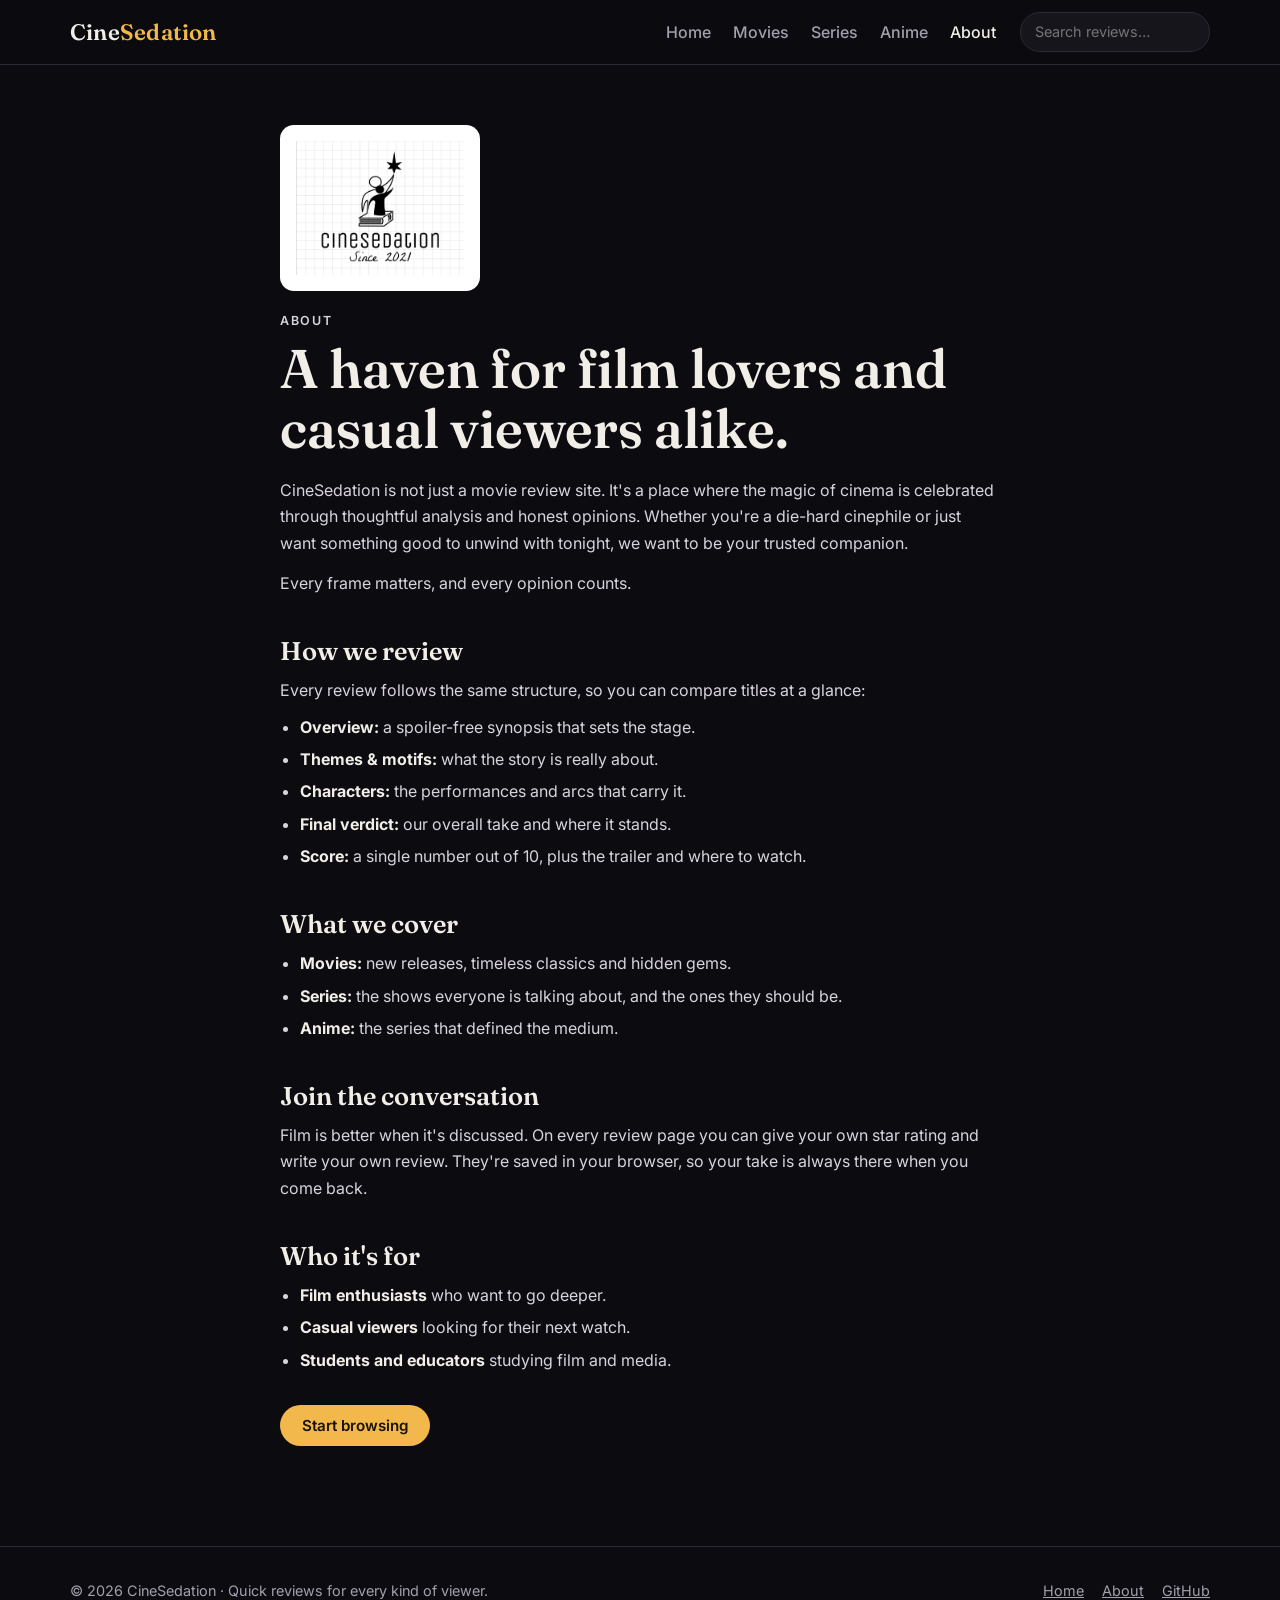
==== about.html @ 93fdcce1 "Rebuild CineSedation as a complete, responsive review site - One shared design and layout across hom" ====
<!DOCTYPE html>
<html lang="en">
<head>
  <meta charset="UTF-8">
  <meta name="viewport" content="width=device-width, initial-scale=1.0">
  <title>About · CineSedation</title>
  <meta name="description" content="What CineSedation is, how we review, and who it's for.">
  <meta property="og:title" content="About · CineSedation">
  <meta property="og:description" content="What CineSedation is, how we review, and who it's for.">
  <meta property="og:image" content="assets/img/hero-bg.jpg">
  <meta name="theme-color" content="#0c0b10">
  <link rel="icon" href="data:image/svg+xml,<svg xmlns=%22http://www.w3.org/2000/svg%22 viewBox=%220 0 100 100%22><text y=%22.9em%22 font-size=%2290%22>🎬</text></svg>">
  <link rel="preconnect" href="https://fonts.googleapis.com">
  <link rel="preconnect" href="https://fonts.gstatic.com" crossorigin>
  <link href="https://fonts.googleapis.com/css2?family=Fraunces:ital,opsz,wght@0,9..144,600;1,9..144,600&family=Inter:wght@400;500;600;700&display=swap" rel="stylesheet">
  <link rel="stylesheet" href="assets/css/style.css">
</head>
<body data-page="about">
  <a class="skip" href="#main">Skip to content</a>
  <header class="site-header">
    <div class="container">
      <a class="brand" href="index.html">Cine<span>Sedation</span></a>
      <ul class="nav" id="nav">
        <li><a href="index.html">Home</a></li>
        <li><a href="index.html?type=Movie">Movies</a></li>
        <li><a href="index.html?type=Series">Series</a></li>
        <li><a href="index.html?type=Anime">Anime</a></li>
        <li><a href="about.html" aria-current="page">About</a></li>
      </ul>
      <form class="nav-search" action="index.html" role="search">
        <input type="search" name="q" placeholder="Search reviews…" aria-label="Search reviews">
      </form>
      <button id="nav-toggle" aria-label="Menu" aria-expanded="false" aria-controls="nav">☰</button>
    </div>
  </header>
  <main id="main" class="container prose">
    <img class="logo-plate" src="assets/img/logo.png" alt="CineSedation logo, since 2021">
    <p class="eyebrow">About</p>
    <h1>A haven for film lovers and casual viewers alike.</h1>
    <p>CineSedation is not just a movie review site. It's a place where the magic of cinema is celebrated through thoughtful analysis and honest opinions. Whether you're a die-hard cinephile or just want something good to unwind with tonight, we want to be your trusted companion.</p>
    <p>Every frame matters, and every opinion counts.</p>

    <h2>How we review</h2>
    <p>Every review follows the same structure, so you can compare titles at a glance:</p>
    <ul>
      <li><strong>Overview:</strong> a spoiler-free synopsis that sets the stage.</li>
      <li><strong>Themes &amp; motifs:</strong> what the story is really about.</li>
      <li><strong>Characters:</strong> the performances and arcs that carry it.</li>
      <li><strong>Final verdict:</strong> our overall take and where it stands.</li>
      <li><strong>Score:</strong> a single number out of 10, plus the trailer and where to watch.</li>
    </ul>

    <h2>What we cover</h2>
    <ul>
      <li><strong>Movies:</strong> new releases, timeless classics and hidden gems.</li>
      <li><strong>Series:</strong> the shows everyone is talking about, and the ones they should be.</li>
      <li><strong>Anime:</strong> the series that defined the medium.</li>
    </ul>

    <h2>Join the conversation</h2>
    <p>Film is better when it's discussed. On every review page you can give your own star rating and write your own review. They're saved in your browser, so your take is always there when you come back.</p>

    <h2>Who it's for</h2>
    <ul>
      <li><strong>Film enthusiasts</strong> who want to go deeper.</li>
      <li><strong>Casual viewers</strong> looking for their next watch.</li>
      <li><strong>Students and educators</strong> studying film and media.</li>
    </ul>
    <p style="margin-top:32px"><a class="btn" href="index.html#browse">Start browsing</a></p>
  </main>
  <footer class="site-footer">
    <div class="container">
      <p>© <span id="year">2026</span> CineSedation · Quick reviews for every kind of viewer.</p>
      <nav><a href="index.html">Home</a><a href="about.html">About</a><a href="https://github.com/NAMAN-VERMA-02/web-development">GitHub</a></nav>
    </div>
  </footer>
  <script src="assets/js/data.js"></script>
  <script src="assets/js/app.js"></script>
</body>
</html>
---- assets/css/style.css ----
:root {
  --bg: #0c0b10;
  --surface: #16151c;
  --surface-2: #1f1d27;
  --line: #2c2a36;
  --text: #f1eee8;
  --muted: #a39fae;
  --gold: #f2b84b;
  --gold-ink: #1a1305;
  --radius: 14px;
  --max: 1180px;
  --serif: "Fraunces", Georgia, serif;
  --sans: "Inter", system-ui, -apple-system, "Segoe UI", sans-serif;
}

* { box-sizing: border-box; margin: 0; padding: 0; }
html { scroll-behavior: smooth; }
body { background: var(--bg); color: var(--text); font: 16px/1.65 var(--sans); min-height: 100vh; display: flex; flex-direction: column; }
main { flex: 1; }
img { max-width: 100%; display: block; }
a { color: inherit; }
:focus-visible { outline: 2px solid var(--gold); outline-offset: 3px; }
.container { width: 100%; max-width: var(--max); margin: 0 auto; padding: 0 20px; }
.muted { color: var(--muted); }
.small { font-size: .85rem; }
.skip { position: absolute; left: -999px; top: 8px; background: var(--gold); color: var(--gold-ink); padding: 8px 14px; border-radius: 8px; z-index: 100; }
.skip:focus { left: 8px; }

/* Header */
.site-header { position: sticky; top: 0; z-index: 50; background: rgba(12, 11, 16, .82); backdrop-filter: blur(12px); border-bottom: 1px solid var(--line); }
.site-header .container { display: flex; align-items: center; gap: 24px; height: 64px; }
.brand { font: 600 1.4rem var(--serif); text-decoration: none; letter-spacing: .01em; }
.brand span { color: var(--gold); }
.nav { display: flex; gap: 22px; margin-left: auto; list-style: none; }
.nav a { text-decoration: none; color: var(--muted); font-weight: 500; }
.nav a:hover, .nav a[aria-current="page"] { color: var(--text); }
.nav-search input { background: var(--surface); border: 1px solid var(--line); color: var(--text); border-radius: 999px; padding: 7px 14px; width: 190px; font: inherit; font-size: .9rem; }
#nav-toggle { display: none; margin-left: auto; background: none; border: 0; color: var(--text); font-size: 1.5rem; cursor: pointer; }

/* Buttons */
.btn { display: inline-flex; align-items: center; justify-content: center; gap: 6px; background: var(--gold); color: var(--gold-ink); border: 0; border-radius: 999px; padding: 11px 22px; font: 600 .95rem var(--sans); text-decoration: none; cursor: pointer; transition: transform .15s, filter .15s; }
.btn:hover { filter: brightness(1.08); transform: translateY(-1px); }
.btn-ghost { background: transparent; color: var(--text); border: 1px solid var(--line); }
.btn-ghost:hover { border-color: var(--gold); }

/* Hero */
.hero { position: relative; padding: 120px 0 100px; background: linear-gradient(180deg, rgba(12, 11, 16, .55), var(--bg)), url("../img/hero-bg.jpg") center/cover; }
.hero h1 { font: 600 clamp(2.4rem, 6vw, 4.4rem)/1.05 var(--serif); max-width: 14ch; }
.hero h1 em { color: var(--gold); font-style: italic; }
.hero p { color: #d8d4de; font-size: 1.15rem; max-width: 52ch; margin: 18px 0 30px; }
.hero form { display: flex; gap: 10px; max-width: 520px; }
.hero input { flex: 1; min-width: 0; background: rgba(22, 21, 28, .9); border: 1px solid var(--line); color: var(--text); border-radius: 999px; padding: 13px 20px; font: inherit; }
.stats { display: flex; gap: 40px; margin-top: 44px; color: var(--muted); font-size: .9rem; }
.stats strong { display: block; color: var(--text); font: 600 1.8rem var(--serif); }

/* Sections */
.block { padding-top: 36px; padding-bottom: 36px; }
.section-head { display: flex; flex-wrap: wrap; align-items: end; justify-content: space-between; gap: 16px; margin-bottom: 22px; }
h2 { font: 600 1.6rem/1.2 var(--serif); }
.eyebrow { text-transform: uppercase; letter-spacing: .14em; font-size: .78rem; color: var(--gold); font-weight: 600; }

/* Filters */
.filters { display: flex; flex-wrap: wrap; gap: 10px; align-items: center; }
.chip { background: var(--surface); color: var(--muted); border: 1px solid var(--line); border-radius: 999px; padding: 7px 16px; font: 500 .9rem var(--sans); cursor: pointer; }
.chip[aria-pressed="true"] { background: var(--text); color: var(--bg); border-color: var(--text); }
select { background: var(--surface); color: var(--text); border: 1px solid var(--line); border-radius: 999px; padding: 7px 14px; font: inherit; font-size: .9rem; }
#count { color: var(--muted); font-size: .9rem; }

/* Cards */
.grid { display: grid; grid-template-columns: repeat(auto-fill, minmax(180px, 1fr)); gap: 22px; }
.card { text-decoration: none; display: block; border-radius: var(--radius); }
.card-img { position: relative; aspect-ratio: 2 / 3; border-radius: var(--radius); overflow: hidden; background: var(--surface); }
.card-img img { width: 100%; height: 100%; object-fit: cover; transition: transform .4s ease; }
.card:hover .card-img img { transform: scale(1.05); }
.card-body { padding: 10px 2px 0; }
.card h3 { font-size: 1rem; font-weight: 600; }
.meta { color: var(--muted); font-size: .88rem; }
.badge { position: absolute; top: 10px; left: 10px; background: var(--gold); color: var(--gold-ink); font-weight: 700; font-size: .8rem; padding: 3px 9px; border-radius: 999px; }
.badge-muted { background: rgba(12, 11, 16, .8); color: var(--text); font-weight: 500; }
.empty { grid-column: 1 / -1; color: var(--muted); padding: 40px 0; text-align: center; }

/* Review page */
.review-hero { position: relative; padding: 70px 0 50px; overflow: hidden; isolation: isolate; }
.review-hero-bg { position: absolute; inset: -20px; background: center/cover; filter: blur(6px); opacity: .35; z-index: -2; }
.review-hero::after { content: ""; position: absolute; inset: 0; background: linear-gradient(180deg, transparent 30%, var(--bg)); z-index: -1; }
.review-hero-inner { display: grid; grid-template-columns: 240px 1fr; gap: 40px; align-items: end; }
.poster { width: 100%; aspect-ratio: 2 / 3; object-fit: cover; border-radius: var(--radius); box-shadow: 0 20px 50px rgba(0, 0, 0, .6); }
.review-hero h1 { font: 600 clamp(2.2rem, 5vw, 3.6rem)/1.05 var(--serif); margin: 6px 0 10px; }
.tagline { font-size: 1.15rem; color: #d8d4de; max-width: 55ch; margin-bottom: 8px; }
.tags { display: flex; flex-wrap: wrap; gap: 8px; list-style: none; margin: 16px 0 22px; }
.tags a { display: block; text-decoration: none; border: 1px solid var(--line); background: rgba(22, 21, 28, .7); border-radius: 999px; padding: 4px 12px; font-size: .85rem; }
.tags a:hover { border-color: var(--gold); }
.score { display: flex; align-items: center; gap: 14px; color: var(--muted); }
.score-num { font: 600 2.6rem/1 var(--serif); color: var(--gold); }
.score-num small { font-size: 1rem; color: var(--muted); }
.review-layout { display: grid; grid-template-columns: 1fr 340px; gap: 48px; align-items: start; }
.review-layout article .block { border-bottom: 1px solid var(--line); }
.block p { color: #d8d4de; margin-top: 10px; max-width: 70ch; }
.video { position: relative; aspect-ratio: 16 / 9; margin-top: 14px; border-radius: var(--radius); overflow: hidden; background: var(--surface); }
.video iframe { position: absolute; inset: 0; width: 100%; height: 100%; border: 0; }
aside { position: sticky; top: 84px; display: grid; gap: 18px; padding-top: 36px; }
.panel { background: var(--surface); border: 1px solid var(--line); border-radius: var(--radius); padding: 20px; display: grid; gap: 10px; }
.panel h2 { font-size: 1.15rem; }
.watch { display: flex; flex-wrap: wrap; gap: 8px; }
.rate { display: flex; gap: 4px; }
.rate button { background: none; border: 0; font-size: 2rem; line-height: 1; color: var(--line); cursor: pointer; transition: color .15s, transform .15s; }
.rate button.on { color: var(--gold); }
.rate button:hover { transform: scale(1.15); }
label { font-size: .85rem; color: var(--muted); }
.panel input, .panel textarea { width: 100%; background: var(--bg); border: 1px solid var(--line); color: var(--text); border-radius: 10px; padding: 10px 12px; font: inherit; resize: vertical; }
.user-reviews { list-style: none; display: grid; gap: 14px; margin-top: 16px; }
.user-reviews li:not(.muted) { background: var(--surface); border: 1px solid var(--line); border-radius: var(--radius); padding: 16px 18px; }
.user-reviews time { color: var(--muted); font-size: .85rem; margin-left: 10px; }
.user-reviews p { margin-top: 6px; white-space: pre-wrap; overflow-wrap: anywhere; }
.notfound { padding: 120px 20px; text-align: center; }
.notfound h1 { font: 600 3rem var(--serif); }
.notfound p { color: var(--muted); margin: 10px 0 24px; }

/* About */
.prose { max-width: 760px; padding-top: 60px; padding-bottom: 40px; }
.prose h1 { font: 600 clamp(2.2rem, 5vw, 3.4rem)/1.1 var(--serif); margin: 8px 0 18px; }
.prose h2 { margin: 40px 0 10px; }
.prose p, .prose li { color: #d8d4de; }
.prose p + p { margin-top: 14px; }
.prose ul { padding-left: 20px; display: grid; gap: 6px; margin-top: 10px; }
.prose strong { color: var(--text); }
.logo-plate { background: #fff; border-radius: var(--radius); padding: 16px; width: 200px; margin-bottom: 20px; }

/* Footer */
.site-footer { border-top: 1px solid var(--line); margin-top: 60px; padding: 32px 0; color: var(--muted); font-size: .9rem; }
.site-footer .container { display: flex; flex-wrap: wrap; justify-content: space-between; gap: 12px; }
.site-footer a { color: var(--muted); margin-left: 18px; }
.site-footer a:hover { color: var(--text); }

/* Responsive */
@media (max-width: 900px) {
  .review-layout { grid-template-columns: 1fr; gap: 0; }
  aside { position: static; }
}
@media (max-width: 720px) {
  #nav-toggle { display: block; }
  .nav, .nav-search { display: none; }
  .nav-open .nav { display: flex; flex-direction: column; position: absolute; top: 64px; left: 0; right: 0; background: var(--bg); padding: 16px 20px; border-bottom: 1px solid var(--line); margin: 0; }
  .hero { padding: 80px 0 60px; }
  .hero form { flex-direction: column; }
  .stats { gap: 24px; }
  .grid { grid-template-columns: repeat(2, 1fr); gap: 16px; }
  .review-hero-inner { grid-template-columns: 1fr; gap: 24px; }
  .poster { width: 160px; }
  .site-footer a { margin: 0 18px 0 0; }
}
@media (prefers-reduced-motion: reduce) {
  html { scroll-behavior: auto; }
  * { transition: none !important; }
}
.sr-only { position: absolute; width: 1px; height: 1px; overflow: hidden; clip: rect(0 0 0 0); white-space: nowrap; }
#search { background: var(--surface); color: var(--text); border: 1px solid var(--line); border-radius: 999px; padding: 7px 14px; font: inherit; font-size: .9rem; width: 150px; }
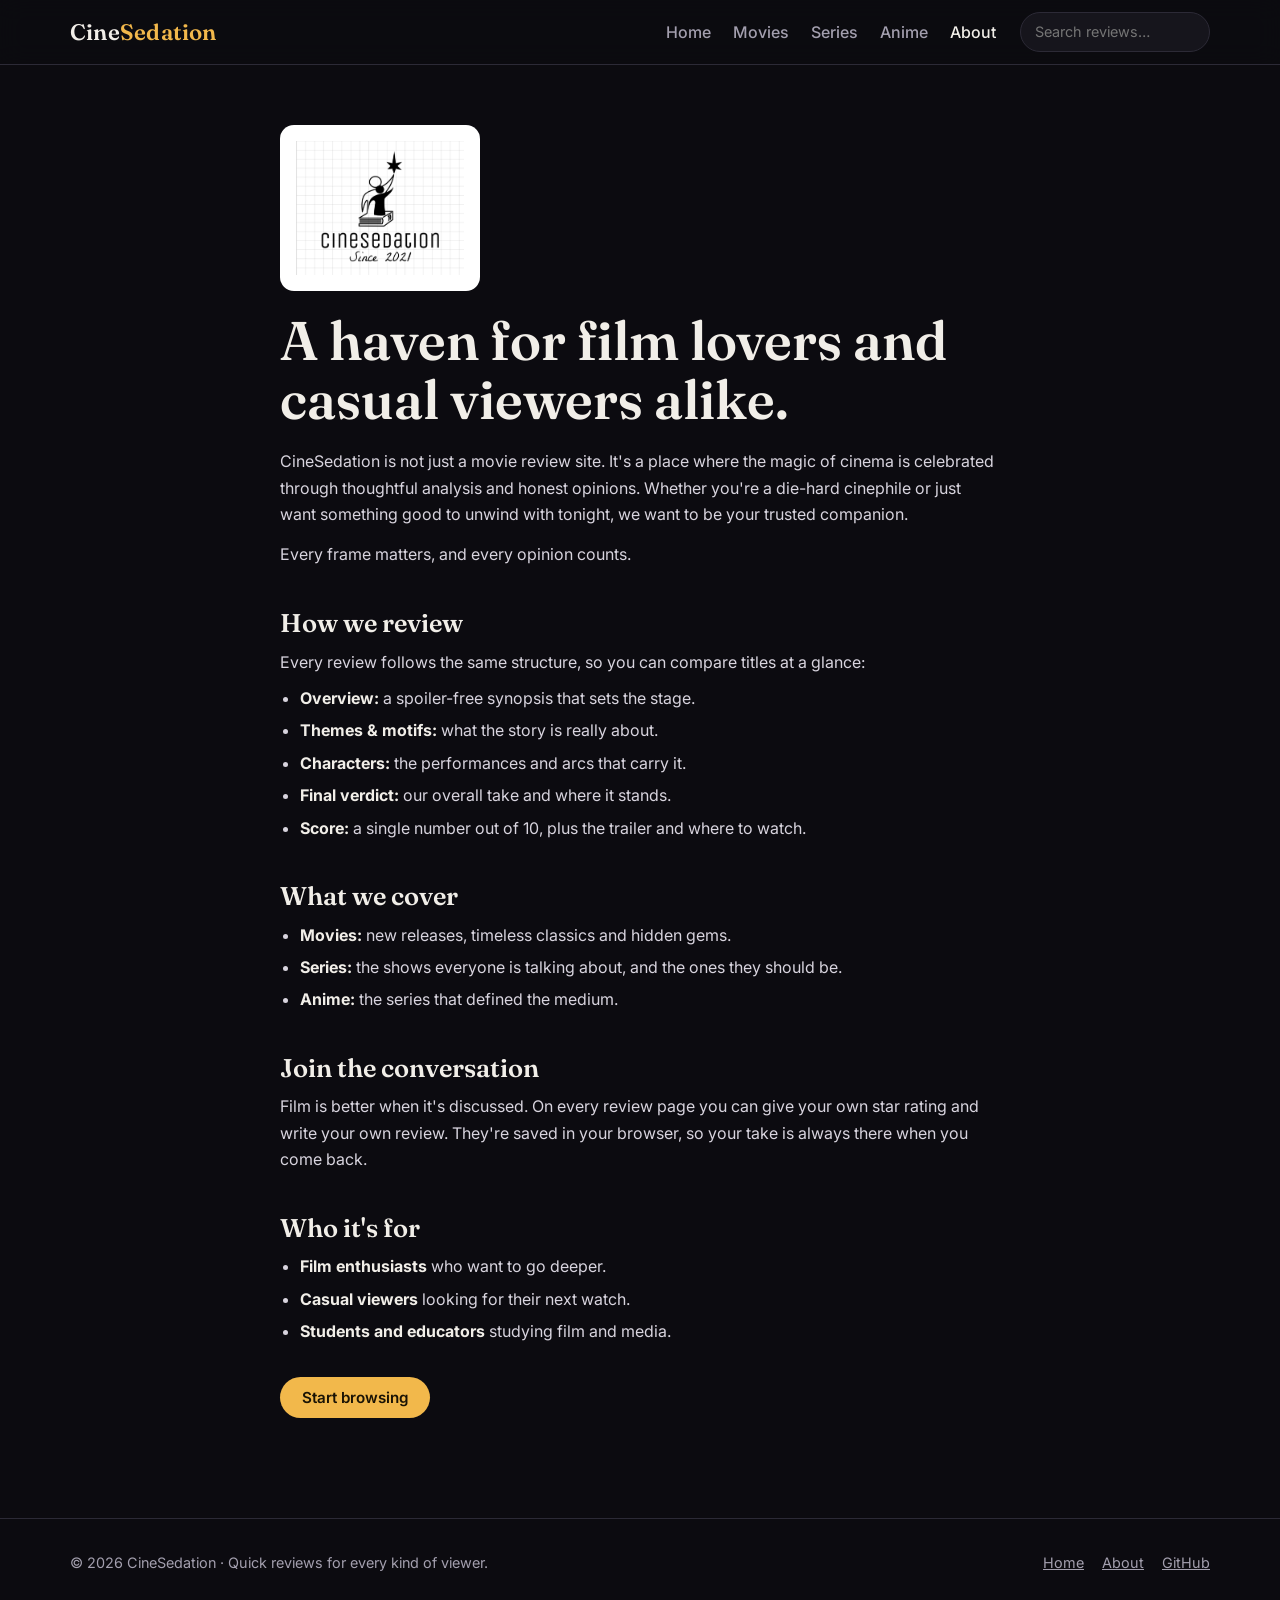
==== commit 8dcfdd30: "Drop label text above headings; put the info in the headings instead" ====
--- a/about.html
+++ b/about.html
@@ -35,7 +35,6 @@
   </header>
   <main id="main" class="container prose">
     <img class="logo-plate" src="assets/img/logo.png" alt="CineSedation logo, since 2021">
-    <p class="eyebrow">About</p>
     <h1>A haven for film lovers and casual viewers alike.</h1>
     <p>CineSedation is not just a movie review site. It's a place where the magic of cinema is celebrated through thoughtful analysis and honest opinions. Whether you're a die-hard cinephile or just want something good to unwind with tonight, we want to be your trusted companion.</p>
     <p>Every frame matters, and every opinion counts.</p>
--- a/assets/css/style.css
+++ b/assets/css/style.css
@@ -57,7 +57,6 @@
 .block { padding-top: 36px; padding-bottom: 36px; }
 .section-head { display: flex; flex-wrap: wrap; align-items: end; justify-content: space-between; gap: 16px; margin-bottom: 22px; }
 h2 { font: 600 1.6rem/1.2 var(--serif); }
-.eyebrow { text-transform: uppercase; letter-spacing: .14em; font-size: .78rem; color: var(--gold); font-weight: 600; }
 
 /* Filters */
 .filters { display: flex; flex-wrap: wrap; gap: 10px; align-items: center; }
@@ -155,3 +154,32 @@
 }
 .sr-only { position: absolute; width: 1px; height: 1px; overflow: hidden; clip: rect(0 0 0 0); white-space: nowrap; }
 #search { background: var(--surface); color: var(--text); border: 1px solid var(--line); border-radius: 999px; padding: 7px 14px; font: inherit; font-size: .9rem; width: 150px; }
+.tmdb-note { margin-top: 14px; }
+
+/* Live rows: one horizontal line of posters that scrolls inside itself */
+.row { display: grid; grid-auto-flow: column; grid-auto-columns: 170px; gap: 18px; overflow-x: auto; scroll-snap-type: x mandatory; padding-bottom: 12px; scrollbar-width: thin; scrollbar-color: var(--line) transparent; }
+.row .card { scroll-snap-align: start; }
+.audience { font-size: .8rem; }
+.brand-netflix { color: #e50914; }
+.brand-prime { color: #1fa7e0; }
+.feature-label { color: var(--gold); font-weight: 600; margin-bottom: 4px; }
+
+/* Pick of the week */
+.feature { position: relative; isolation: isolate; overflow: hidden; display: grid; grid-template-columns: 220px 1fr; gap: 36px; align-items: center; padding: 36px; border-radius: 20px; border: 1px solid var(--line); background: var(--surface); }
+.feature-bg { position: absolute; inset: 0; background: center/cover; opacity: .28; z-index: -2; }
+.feature::after { content: ""; position: absolute; inset: 0; background: linear-gradient(90deg, var(--surface) 15%, rgba(22, 21, 28, .55)); z-index: -1; }
+.feature-poster { width: 100%; aspect-ratio: 2 / 3; object-fit: cover; border-radius: var(--radius); box-shadow: 0 16px 40px rgba(0, 0, 0, .55); }
+.feature h2 { font-size: clamp(1.8rem, 4vw, 2.8rem); margin: 6px 0 4px; }
+.feature-verdict { color: #d8d4de; font-size: 1.08rem; max-width: 60ch; margin: 14px 0 22px; }
+.feature-actions { display: flex; align-items: center; gap: 22px; }
+
+/* Score pair on review page */
+.scores { display: flex; flex-wrap: wrap; gap: 32px; }
+.score span:last-child { line-height: 1.35; font-size: .9rem; }
+.score-audience { color: var(--text); }
+
+@media (max-width: 720px) {
+  .row { grid-auto-columns: 42%; }
+  .feature { grid-template-columns: 1fr; padding: 22px; gap: 20px; }
+  .feature-poster { width: 140px; }
+}
